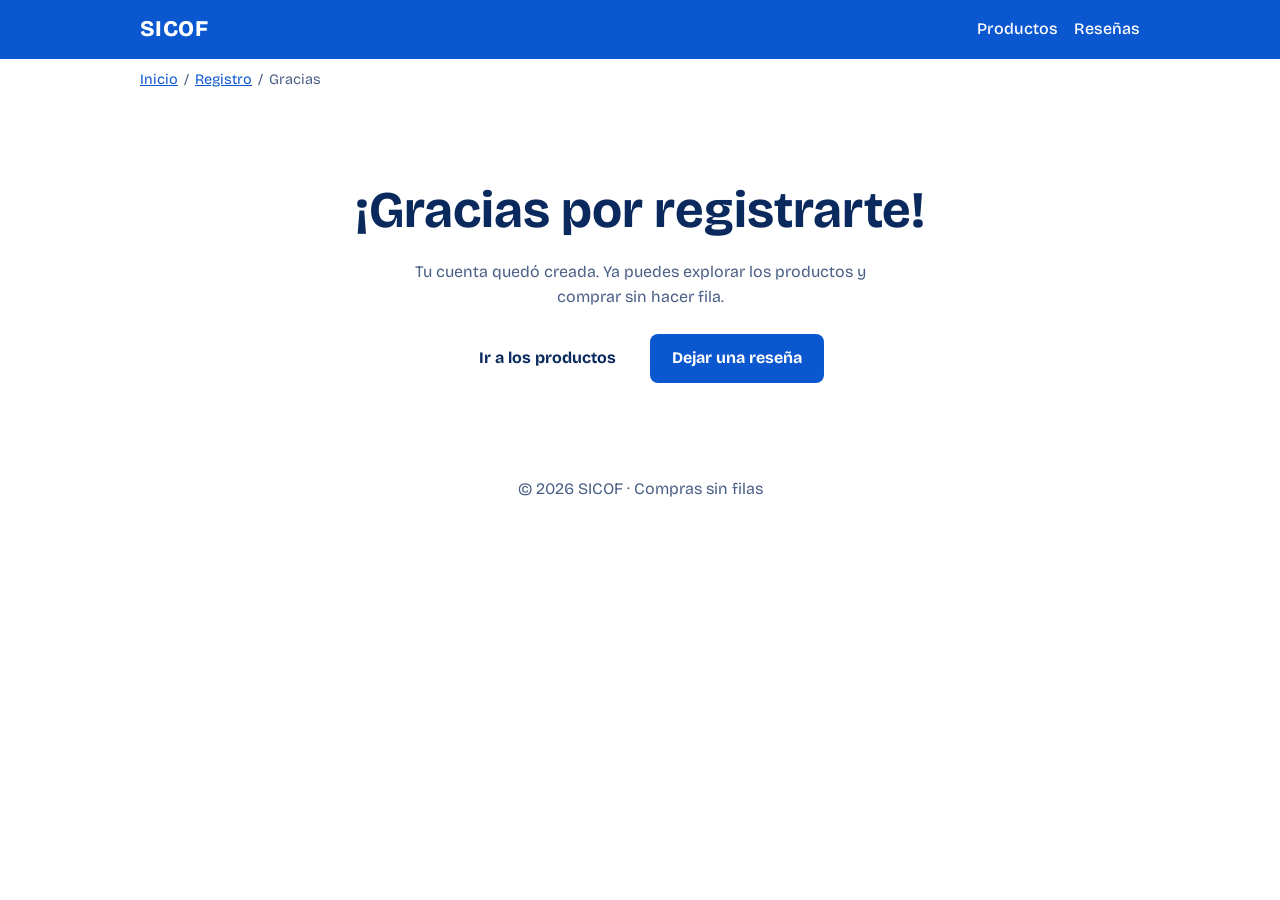
==== gracias.html @ 8e441c68 "Add files via upload" ====
<!DOCTYPE html>
<html lang="es">
<head>
<meta charset="UTF-8">
<meta name="viewport" content="width=device-width, initial-scale=1">
<title>¡Gracias por registrarte! | SICOF</title>
<meta name="robots" content="noindex">
<link href="https://fonts.googleapis.com/css2?family=Bricolage+Grotesque:wght@400;500;700;800&display=swap" rel="stylesheet">
<link rel="stylesheet" href="styles.css">
</head>
<body>
<header class="top"><div class="wrap">
  <a class="logo" href="index.html">SICOF</a>
  <nav class="main" aria-label="Principal"><a href="index.html#catalogo">Productos</a><a href="index.html#resenas">Reseñas</a></nav>
</div></header>
<main class="wrap">
  <nav class="crumbs" aria-label="Ruta de navegación"><ol>
    <li><a href="index.html">Inicio</a></li><li><a href="index.html#registro">Registro</a></li><li aria-current="page">Gracias</li>
  </ol></nav>
  <section class="center">
    <h1 id="titulo" style="font-size:clamp(2rem,6vw,3.2rem);margin:0 0 10px">¡Gracias por registrarte!</h1>
    <p class="sub" style="max-width:48ch;margin:0 auto 24px">Tu cuenta quedó creada. Ya puedes explorar los productos y comprar sin hacer fila.</p>
    <a class="btn" href="index.html#catalogo">Ir a los productos</a>
    <a class="btn sec" style="margin-left:8px" href="index.html#resenas">Dejar una reseña</a>
  </section>
</main>
<footer>© 2026 SICOF · Compras sin filas</footer>
<script>
const n = new URLSearchParams(location.search).get("n");
if (n) document.getElementById("titulo").textContent = "¡Gracias por registrarte, " + n.slice(0, 30) + "!";
</script>
</body>
</html>
---- styles.css ----
:root{--ink:#0a2a5e;--blue:#0b57d0;--mango:#fff;--leaf:#0b57d0;--paper:#fff;--card:#fff;--line:#d3e0f5;--red:#c92a2a;--muted:#4a5f85;--sky:#cfe3ff}
*{box-sizing:border-box}
html{scroll-behavior:smooth}
body{margin:0;font-family:"Bricolage Grotesque",system-ui,sans-serif;background:var(--paper);color:var(--ink);line-height:1.55}
a{color:var(--leaf)}
:focus-visible{outline:3px solid var(--ink);outline-offset:2px}
.wrap{max-width:1040px;margin:0 auto;padding:0 20px}
header.top{background:var(--blue);color:#fff}
header.top .wrap{display:flex;justify-content:space-between;align-items:center;gap:12px;padding:12px 20px;flex-wrap:wrap}
.logo{font-weight:800;font-size:1.4rem;color:var(--mango);text-decoration:none;letter-spacing:.02em}
nav.main a{color:#fff;margin-left:16px;text-decoration:none;font-weight:500}
nav.main a:hover{color:var(--sky)}
.crumbs{font-size:.9rem;padding:10px 0;color:var(--muted)}
.crumbs ol{list-style:none;margin:0;padding:0;display:flex;flex-wrap:wrap;gap:6px}
.crumbs li+li::before{content:"/";margin-right:6px}
.hero{background:var(--blue);color:#fff;padding:28px 0 48px}
.hero h1{font-size:clamp(2rem,6vw,3.6rem);line-height:1.05;margin:0 0 12px;max-width:16ch}
.typed{color:var(--sky);border-right:3px solid var(--sky);padding-right:4px;white-space:nowrap}
.hero p{max-width:52ch;margin:0 0 22px;color:#e3eeff}
.btn{display:inline-block;border:0;border-radius:8px;padding:12px 22px;font:inherit;font-weight:700;cursor:pointer;text-decoration:none;background:var(--mango);color:var(--ink)}
.btn:hover{filter:brightness(.95)}
.btn.alt{background:transparent;color:#fff;border:2px solid #fff;margin-left:8px}
.btn.sec{background:var(--blue);color:#fff}
.btn.danger{background:var(--red);color:#fff;padding:6px 12px}
.btn.small{padding:6px 12px}
section.block{padding:40px 0;border-bottom:1px solid var(--line)}
h2{font-size:1.8rem;margin:0 0 6px}
.sub{color:var(--muted);margin:0 0 20px}
form.grid{display:grid;grid-template-columns:repeat(auto-fit,minmax(180px,1fr));gap:12px;align-items:end;background:var(--card);padding:16px;border:1px solid var(--line);border-radius:10px}
label{display:flex;flex-direction:column;font-weight:600;font-size:.9rem;gap:4px}
input,select,textarea{font:inherit;padding:9px 10px;border:1px solid #9aa9bf;border-radius:6px;background:#fff;color:var(--ink)}
.msg{min-height:1.4em;font-weight:600;margin:10px 0}
.msg.ok{color:var(--leaf)}.msg.err{color:var(--red)}
.tools{display:flex;justify-content:space-between;gap:12px;margin:18px 0 8px;flex-wrap:wrap}
.tools input{min-width:220px}
.tablewrap{overflow-x:auto;background:var(--card);border:1px solid var(--line);border-radius:10px}
table{width:100%;border-collapse:collapse;min-width:560px}
th,td{padding:10px 12px;text-align:left;border-bottom:1px solid var(--line)}
th{background:#e8f0fe}
td.num{font-variant-numeric:tabular-nums;white-space:nowrap}
td.acts{white-space:nowrap}
.rev{background:var(--card);border:1px solid var(--line);border-radius:10px;padding:14px 16px;margin-bottom:10px}
.rev .stars{color:var(--blue);letter-spacing:2px}
.rev small{color:var(--muted)}
.empty{padding:18px;color:var(--muted)}
.center{text-align:center;padding:70px 0}
.big{font-size:clamp(5rem,22vw,10rem);font-weight:800;line-height:1;margin:0;color:var(--blue);-webkit-text-stroke:0}
footer{padding:24px 0;color:var(--muted);text-align:center}
@media (prefers-reduced-motion:reduce){html{scroll-behavior:auto}}
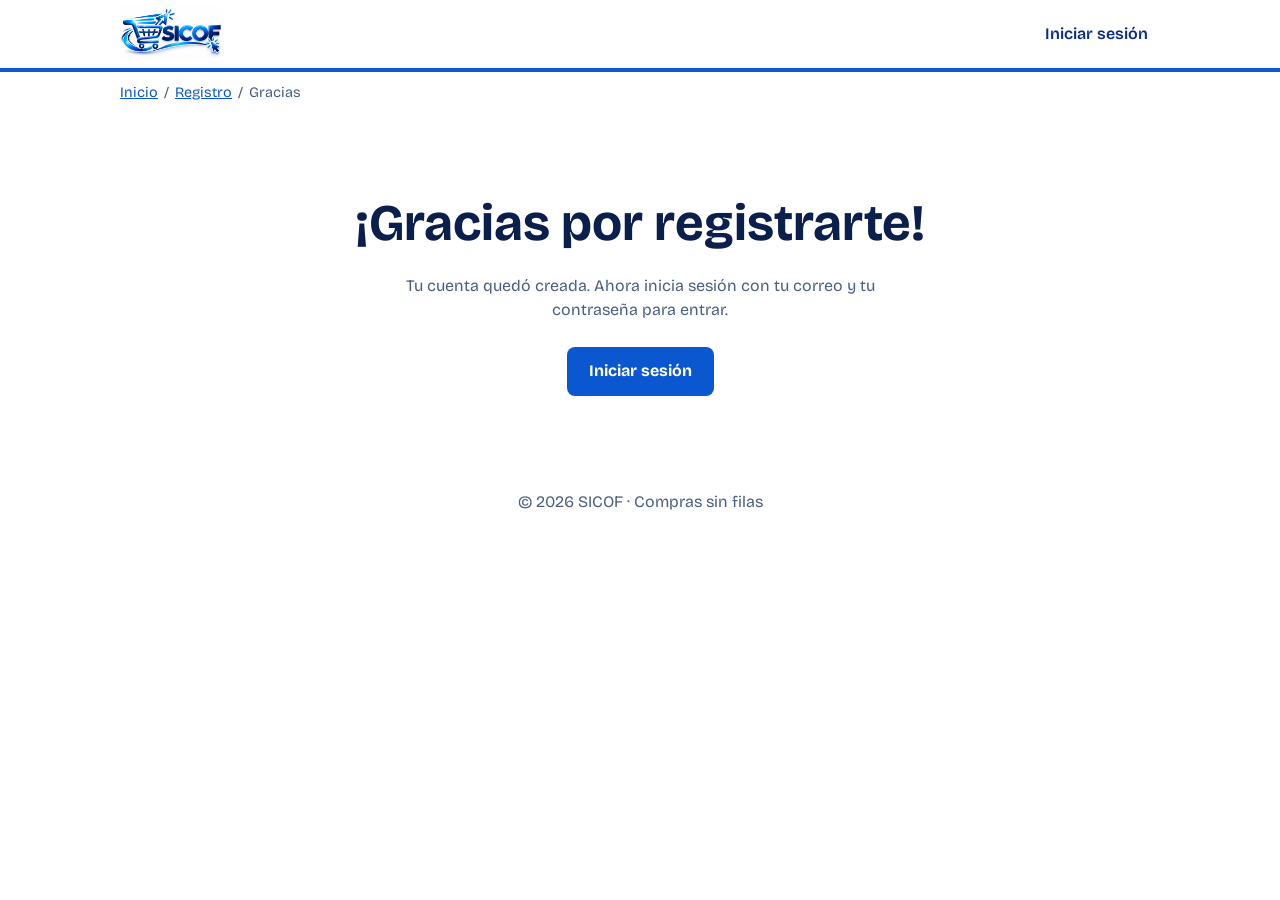
==== commit 0d567fb1: "Add files via upload" ====
--- a/gracias.html
+++ b/gracias.html
@@ -10,18 +10,17 @@
 </head>
 <body>
 <header class="top"><div class="wrap">
-  <a class="logo" href="index.html">SICOF</a>
-  <nav class="main" aria-label="Principal"><a href="index.html#catalogo">Productos</a><a href="index.html#resenas">Reseñas</a></nav>
+  <a class="brand" href="index.html"><img src="logo.jpeg" alt="SICOF"></a>
+  <nav class="main" aria-label="Principal"><a href="acceso.html">Iniciar sesión</a></nav>
 </div></header>
 <main class="wrap">
   <nav class="crumbs" aria-label="Ruta de navegación"><ol>
-    <li><a href="index.html">Inicio</a></li><li><a href="index.html#registro">Registro</a></li><li aria-current="page">Gracias</li>
+    <li><a href="acceso.html">Inicio</a></li><li><a href="acceso.html#registro">Registro</a></li><li aria-current="page">Gracias</li>
   </ol></nav>
   <section class="center">
     <h1 id="titulo" style="font-size:clamp(2rem,6vw,3.2rem);margin:0 0 10px">¡Gracias por registrarte!</h1>
-    <p class="sub" style="max-width:48ch;margin:0 auto 24px">Tu cuenta quedó creada. Ya puedes explorar los productos y comprar sin hacer fila.</p>
-    <a class="btn" href="index.html#catalogo">Ir a los productos</a>
-    <a class="btn sec" style="margin-left:8px" href="index.html#resenas">Dejar una reseña</a>
+    <p class="sub" style="max-width:48ch;margin:0 auto 24px">Tu cuenta quedó creada. Ahora inicia sesión con tu correo y tu contraseña para entrar.</p>
+    <a class="btn sec" href="acceso.html">Iniciar sesión</a>
   </section>
 </main>
 <footer>© 2026 SICOF · Compras sin filas</footer>
--- a/styles.css
+++ b/styles.css
@@ -1,49 +1,63 @@
-:root{--ink:#0a2a5e;--blue:#0b57d0;--mango:#fff;--leaf:#0b57d0;--paper:#fff;--card:#fff;--line:#d3e0f5;--red:#c92a2a;--muted:#4a5f85;--sky:#cfe3ff}
-*{box-sizing:border-box}
-html{scroll-behavior:smooth}
+:root{--navy:#0a2a8f;--blue:#0b57d0;--sky:#1a9bff;--ice:#e8f2ff;--line:#cfe0f7;--ink:#0b1f4d;--muted:#4a5f85;--red:#c92a2a;--ok:#0a7d4f;--paper:#fff}
+*{box-sizing:border-box}html{scroll-behavior:smooth}
 body{margin:0;font-family:"Bricolage Grotesque",system-ui,sans-serif;background:var(--paper);color:var(--ink);line-height:1.55}
-a{color:var(--leaf)}
-:focus-visible{outline:3px solid var(--ink);outline-offset:2px}
-.wrap{max-width:1040px;margin:0 auto;padding:0 20px}
-header.top{background:var(--blue);color:#fff}
-header.top .wrap{display:flex;justify-content:space-between;align-items:center;gap:12px;padding:12px 20px;flex-wrap:wrap}
-.logo{font-weight:800;font-size:1.4rem;color:var(--mango);text-decoration:none;letter-spacing:.02em}
-nav.main a{color:#fff;margin-left:16px;text-decoration:none;font-weight:500}
-nav.main a:hover{color:var(--sky)}
-.crumbs{font-size:.9rem;padding:10px 0;color:var(--muted)}
-.crumbs ol{list-style:none;margin:0;padding:0;display:flex;flex-wrap:wrap;gap:6px}
-.crumbs li+li::before{content:"/";margin-right:6px}
-.hero{background:var(--blue);color:#fff;padding:28px 0 48px}
-.hero h1{font-size:clamp(2rem,6vw,3.6rem);line-height:1.05;margin:0 0 12px;max-width:16ch}
-.typed{color:var(--sky);border-right:3px solid var(--sky);padding-right:4px;white-space:nowrap}
-.hero p{max-width:52ch;margin:0 0 22px;color:#e3eeff}
-.btn{display:inline-block;border:0;border-radius:8px;padding:12px 22px;font:inherit;font-weight:700;cursor:pointer;text-decoration:none;background:var(--mango);color:var(--ink)}
-.btn:hover{filter:brightness(.95)}
-.btn.alt{background:transparent;color:#fff;border:2px solid #fff;margin-left:8px}
-.btn.sec{background:var(--blue);color:#fff}
-.btn.danger{background:var(--red);color:#fff;padding:6px 12px}
-.btn.small{padding:6px 12px}
+a{color:var(--blue)}:focus-visible{outline:3px solid var(--sky);outline-offset:2px}
+.wrap{max-width:1080px;margin:0 auto;padding:0 20px}
+header.top{background:#fff;border-bottom:4px solid var(--blue);position:sticky;top:0;z-index:5}
+header.top .wrap{display:flex;justify-content:space-between;align-items:center;gap:12px;padding:6px 20px;flex-wrap:wrap}
+.brand img{height:56px;display:block}
+nav.main{display:flex;align-items:center;gap:6px;flex-wrap:wrap}
+nav.main a,nav.main button.lnk{color:var(--navy);padding:8px 12px;text-decoration:none;font-weight:600;border-radius:8px;background:none;border:0;font:inherit;font-weight:600;cursor:pointer}
+nav.main a:hover,nav.main button.lnk:hover{background:var(--ice)}
+.cartbtn{background:var(--blue)!important;color:#fff!important}
+.crumbs{font-size:.9rem;padding:10px 0;color:var(--muted)}.crumbs ol{list-style:none;margin:0;padding:0;display:flex;gap:6px;flex-wrap:wrap}.crumbs li+li::before{content:"/";margin-right:6px}
+.hero{background:var(--navy);color:#fff;padding:20px 0 52px}
+.hero h1{font-size:clamp(2.1rem,6vw,3.8rem);line-height:1.05;margin:0 0 12px;max-width:15ch}
+.typed{color:#7fc4ff;border-right:3px solid #7fc4ff;padding-right:4px;white-space:nowrap}
+.hero p{max-width:52ch;margin:0 0 22px;color:#dce9ff}.hero .crumbs{color:#dce9ff}.hero .crumbs a{color:#fff}
+.btn{display:inline-block;border:0;border-radius:8px;padding:12px 22px;font:inherit;font-weight:700;cursor:pointer;text-decoration:none;background:#fff;color:var(--navy)}
+.btn:hover{filter:brightness(.95)}.btn.alt{background:transparent;color:#fff;border:2px solid #fff;margin-left:8px}
+.btn.sec{background:var(--blue);color:#fff}.btn.danger{background:var(--red);color:#fff;padding:6px 12px}.btn.small{padding:6px 12px;background:var(--ice);color:var(--navy)}
 section.block{padding:40px 0;border-bottom:1px solid var(--line)}
-h2{font-size:1.8rem;margin:0 0 6px}
-.sub{color:var(--muted);margin:0 0 20px}
-form.grid{display:grid;grid-template-columns:repeat(auto-fit,minmax(180px,1fr));gap:12px;align-items:end;background:var(--card);padding:16px;border:1px solid var(--line);border-radius:10px}
+h2{font-size:1.8rem;margin:0 0 6px;color:var(--navy)}.sub{color:var(--muted);margin:0 0 20px}
+form.grid{display:grid;grid-template-columns:repeat(auto-fit,minmax(180px,1fr));gap:12px;align-items:end;background:var(--ice);padding:16px;border:1px solid var(--line);border-radius:10px}
 label{display:flex;flex-direction:column;font-weight:600;font-size:.9rem;gap:4px}
-input,select,textarea{font:inherit;padding:9px 10px;border:1px solid #9aa9bf;border-radius:6px;background:#fff;color:var(--ink)}
-.msg{min-height:1.4em;font-weight:600;margin:10px 0}
-.msg.ok{color:var(--leaf)}.msg.err{color:var(--red)}
-.tools{display:flex;justify-content:space-between;gap:12px;margin:18px 0 8px;flex-wrap:wrap}
-.tools input{min-width:220px}
-.tablewrap{overflow-x:auto;background:var(--card);border:1px solid var(--line);border-radius:10px}
-table{width:100%;border-collapse:collapse;min-width:560px}
-th,td{padding:10px 12px;text-align:left;border-bottom:1px solid var(--line)}
-th{background:#e8f0fe}
-td.num{font-variant-numeric:tabular-nums;white-space:nowrap}
-td.acts{white-space:nowrap}
-.rev{background:var(--card);border:1px solid var(--line);border-radius:10px;padding:14px 16px;margin-bottom:10px}
-.rev .stars{color:var(--blue);letter-spacing:2px}
-.rev small{color:var(--muted)}
-.empty{padding:18px;color:var(--muted)}
-.center{text-align:center;padding:70px 0}
-.big{font-size:clamp(5rem,22vw,10rem);font-weight:800;line-height:1;margin:0;color:var(--blue);-webkit-text-stroke:0}
+input,select,textarea{font:inherit;padding:9px 10px;border:1px solid #8fa6c9;border-radius:6px;background:#fff;color:var(--ink)}
+.msg{min-height:1.4em;font-weight:600;margin:10px 0}.msg.ok{color:var(--ok)}.msg.err{color:var(--red)}
+.tools{display:flex;justify-content:space-between;align-items:center;gap:12px;margin:0 0 14px;flex-wrap:wrap}.tools input{min-width:220px}
+.chips{display:flex;gap:6px;flex-wrap:wrap}.chip{border:2px solid var(--blue);background:#fff;color:var(--blue);border-radius:99px;padding:5px 14px;font:inherit;font-weight:600;cursor:pointer}
+.chip[aria-pressed=true]{background:var(--blue);color:#fff}
+.cards{display:grid;grid-template-columns:repeat(auto-fill,minmax(210px,1fr));gap:14px}
+.card{border:1px solid var(--line);border-radius:12px;padding:16px;display:flex;flex-direction:column;gap:6px;background:#fff;border-top:5px solid var(--sky)}
+.card .cat{font-size:.82rem;color:var(--muted)}.card h3{margin:0;font-size:1.05rem}.card .price{font-size:1.4rem;font-weight:800;color:var(--navy)}
+.card .btn{margin-top:auto}.card .btn:disabled{background:#c9d4e6;cursor:not-allowed;color:#52617e}
+.tablewrap{overflow-x:auto;background:#fff;border:1px solid var(--line);border-radius:10px}
+table{width:100%;border-collapse:collapse;min-width:560px}th,td{padding:10px 12px;text-align:left;border-bottom:1px solid var(--line)}th{background:var(--ice);color:var(--navy)}
+td.num{font-variant-numeric:tabular-nums;white-space:nowrap}td.acts{white-space:nowrap}
+.rev{background:#fff;border:1px solid var(--line);border-radius:10px;padding:14px 16px;margin-bottom:10px}.rev .stars{color:var(--blue);letter-spacing:2px}.rev small{color:var(--muted)}
+.empty{padding:18px;color:var(--muted)}.center{text-align:center;padding:70px 0}
+.big{font-size:clamp(5rem,22vw,10rem);font-weight:800;line-height:1;margin:0;color:var(--blue)}
 footer{padding:24px 0;color:var(--muted);text-align:center}
+dialog{border:0;border-radius:14px;padding:0;width:min(480px,94vw);box-shadow:0 20px 60px rgba(10,42,143,.35)}dialog::backdrop{background:rgba(10,42,143,.45)}
+dialog .in{padding:20px}.line{display:flex;justify-content:space-between;align-items:center;gap:8px;padding:8px 0;border-bottom:1px solid var(--line)}
+.qty button{width:28px;height:28px;border-radius:6px;border:1px solid var(--blue);background:#fff;color:var(--blue);font-weight:800;cursor:pointer}
+.total{font-size:1.3rem;font-weight:800;color:var(--navy);margin:14px 0}
+/* ===== Administrador ===== */
+body.admin{background:#eef3fb}
+.shell{display:grid;grid-template-columns:230px 1fr;min-height:100vh}
+aside.side{background:var(--navy);color:#fff;padding:16px;display:flex;flex-direction:column;gap:6px}
+aside.side .lg{background:#fff;border-radius:10px;padding:6px}aside.side .lg img{width:100%;display:block}
+aside.side small{color:#9fc3ff;margin:8px 4px 10px}
+aside.side button{background:none;border:0;color:#dce9ff;text-align:left;padding:10px 12px;border-radius:8px;font:inherit;font-weight:600;cursor:pointer}
+aside.side button[aria-current=true],aside.side button:hover{background:var(--blue);color:#fff}
+aside.side .out{margin-top:auto;border:1px solid #5d82d6}
+.main-a{padding:24px;min-width:0}.main-a h1{margin:0 0 16px;color:var(--navy)}
+.stats{display:grid;grid-template-columns:repeat(auto-fit,minmax(170px,1fr));gap:12px;margin-bottom:20px}
+.stat{background:#fff;border-left:6px solid var(--sky);border-radius:10px;padding:14px 16px}.stat b{display:block;font-size:1.7rem;color:var(--navy)}.stat span{color:var(--muted);font-size:.9rem}
+.stat.warn{border-color:var(--red)}
+.panel{background:#fff;border-radius:12px;padding:18px;margin-bottom:18px}
+.gate{max-width:380px;margin:12vh auto;background:#fff;border-radius:14px;padding:26px;box-shadow:0 10px 40px rgba(10,42,143,.2);text-align:center}.gate img{width:200px}.gate form{display:grid;gap:12px;text-align:left}
+.tag{display:inline-block;padding:2px 10px;border-radius:99px;font-size:.82rem;font-weight:700;background:var(--ice);color:var(--navy)}.tag.low{background:#fde3e3;color:var(--red)}
+[hidden]{display:none!important}
+@media(max-width:760px){.shell{grid-template-columns:1fr}aside.side{flex-direction:row;flex-wrap:wrap;align-items:center}aside.side .lg{width:120px}aside.side small{display:none}aside.side .out{margin:0}}
 @media (prefers-reduced-motion:reduce){html{scroll-behavior:auto}}
